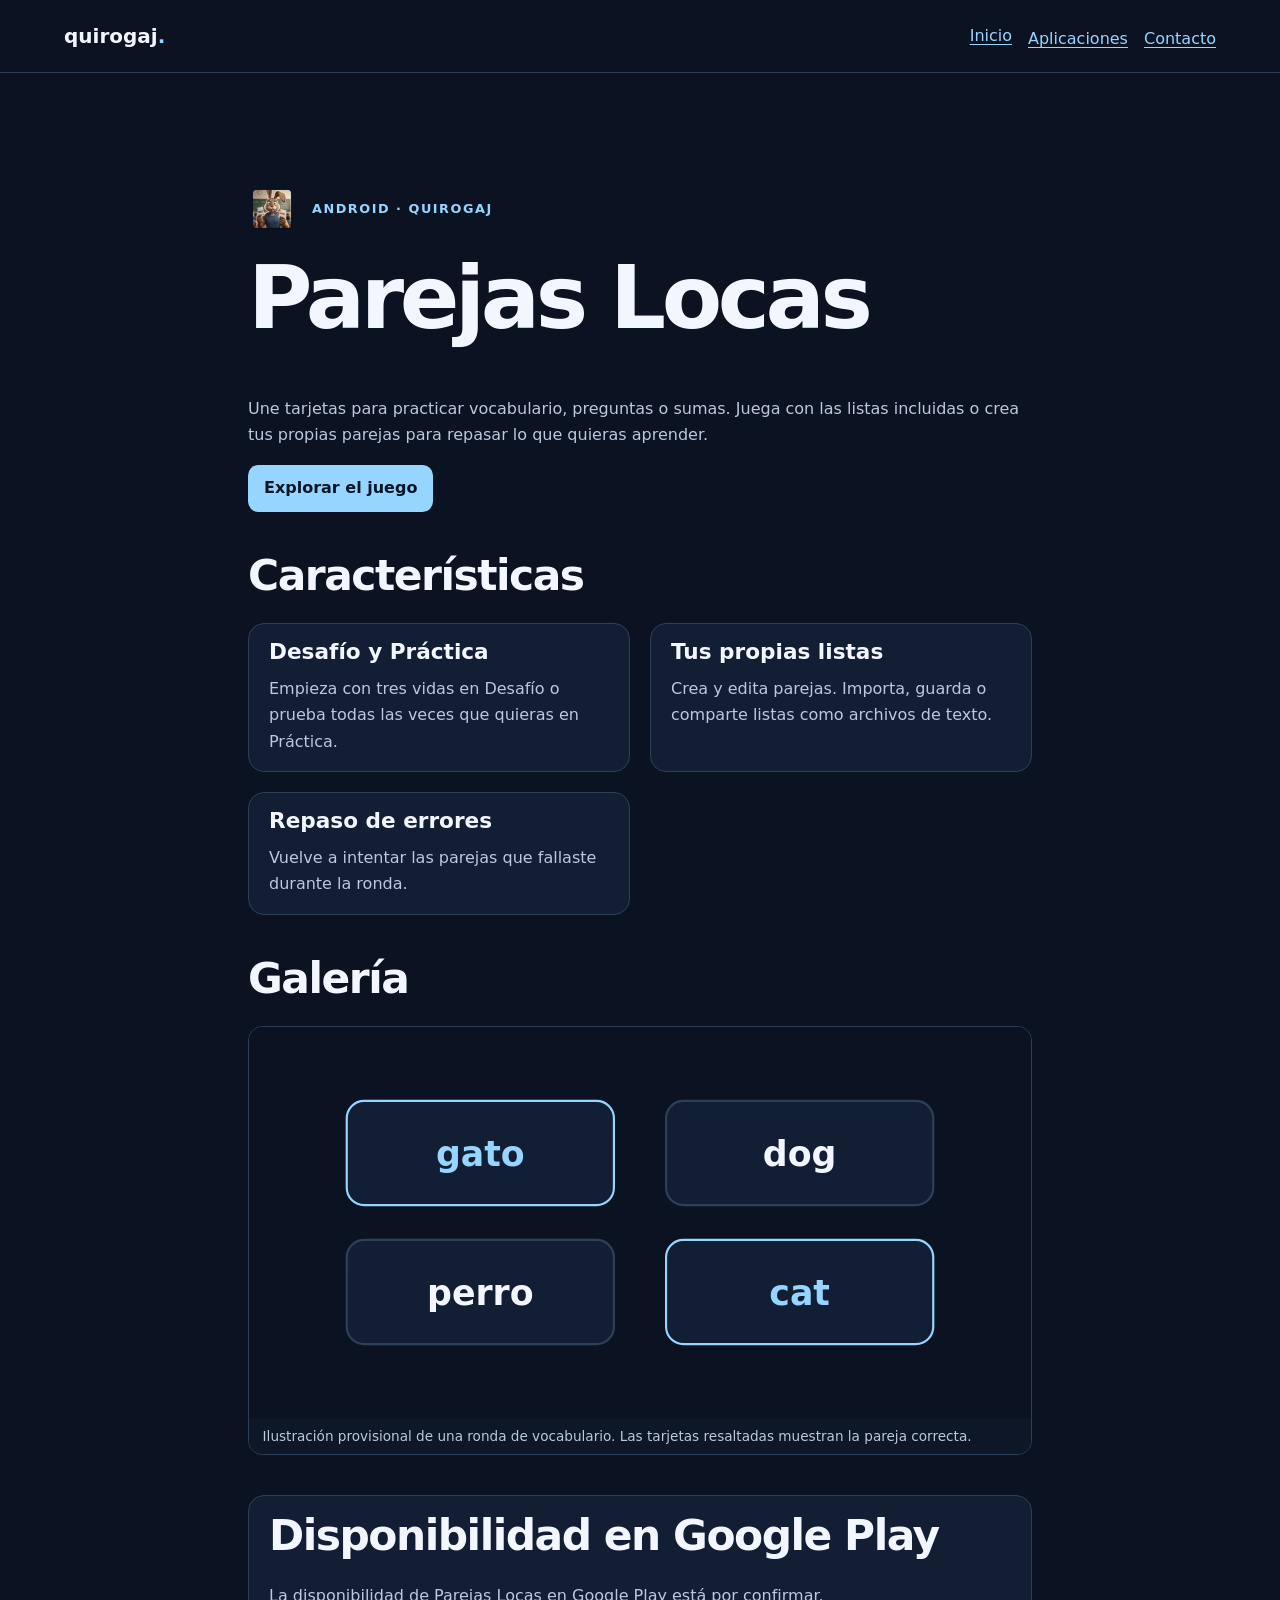
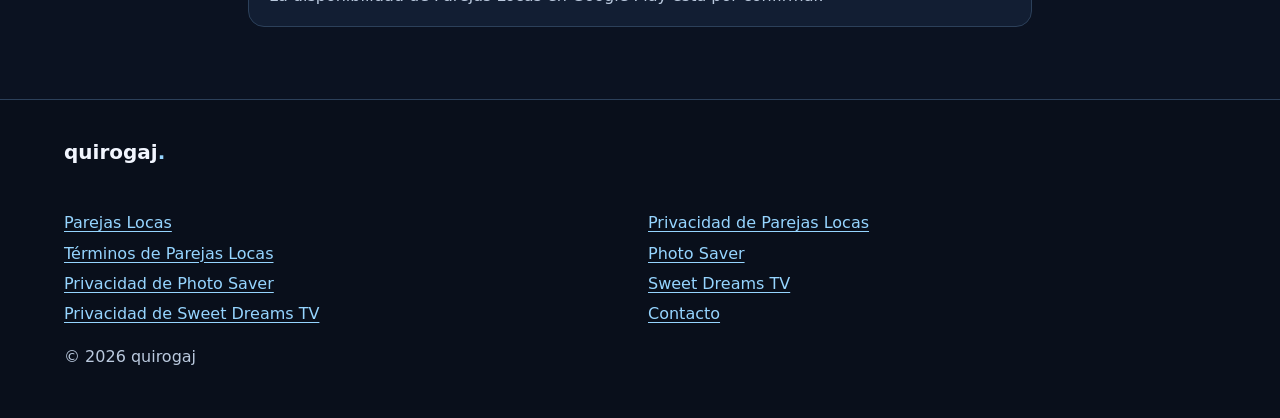
==== parejas-locas/index.html @ fd08a294 "Publicar sitio de aplicaciones" ====
<!doctype html>
<html lang="es">
<head>
  <meta charset="utf-8">
  <meta name="viewport" content="width=device-width, initial-scale=1">
  <title>Parejas Locas para Android · quirogaj</title>
  <meta name="description" content="Un juego de Android para unir tarjetas y practicar con tus propias listas.">
  <link rel="canonical" href="https://quirogajqa.github.io/parejas-locas/">
  <meta property="og:type" content="website">
  <meta property="og:site_name" content="quirogaj">
  <meta property="og:title" content="Parejas Locas para Android · quirogaj">
  <meta property="og:description" content="Un juego de Android para unir tarjetas y practicar con tus propias listas.">
  <meta property="og:url" content="https://quirogajqa.github.io/parejas-locas/">
  <link rel="icon" type="image/svg+xml" href="../assets/icons/favicon.svg">
  <link rel="stylesheet" href="../css/styles.css">
</head>
<body>
  <a class="skip" href="#contenido">Saltar al contenido</a>
  <header class="site-header">
    <div class="wrap bar">
      <a class="brand" href="../">quirogaj<span aria-hidden="true">.</span></a>
      <nav aria-label="Navegación principal">
        <ul>
          <li><a href="../">Inicio</a></li>
          <li><a href="../#aplicaciones">Aplicaciones</a></li>
          <li><a href="../#contacto">Contacto</a></li>
        </ul>
      </nav>
    </div>
  </header>
  <main id="contenido" tabindex="-1">
    <article class="wrap section detail">
      <section aria-labelledby="titulo">
        <div>
          <div class="card-title">
              <img class="app-icon" src="../assets/icons/parejas-locas.webp" width="48" height="48" alt="">
              <p class="tag">Android · quirogaj</p>
            </div>
          <h1 id="titulo">Parejas Locas</h1>
          <p class="intro">Une tarjetas para practicar vocabulario, preguntas o sumas. Juega con las listas incluidas o crea tus propias parejas para repasar lo que quieras aprender.</p>
          <a class="button" href="#caracteristicas">Explorar el juego</a>
        </div>
      </section>
      <section id="caracteristicas">
        <h2>Características</h2>
        <div class="grid">
          <article class="notice"><h3>Desafío y Práctica</h3><p>Empieza con tres vidas en Desafío o prueba todas las veces que quieras en Práctica.</p></article>
          <article class="notice"><h3>Tus propias listas</h3><p>Crea y edita parejas. Importa, guarda o comparte listas como archivos de texto.</p></article>
          <article class="notice"><h3>Repaso de errores</h3><p>Vuelve a intentar las parejas que fallaste durante la ronda.</p></article>
        </div>
      </section>
      <section>
        <h2>Galería</h2>
        <figure>
          <img src="../assets/images/parejas-locas-ronda.svg" width="720" height="360" loading="lazy" decoding="async" alt="Dos columnas de tarjetas. Gato y cat aparecen resaltadas como pareja.">
          <figcaption>Ilustración provisional de una ronda de vocabulario. Las tarjetas resaltadas muestran la pareja correcta.</figcaption>
        </figure>
      </section>
      <section class="notice">
        <h2>Disponibilidad en Google Play</h2>
        <p>La disponibilidad de Parejas Locas en Google Play está por confirmar.</p>
      </section>
    </article>
  </main>
  <footer class="site-footer">
    <div class="wrap">
      <p class="brand">quirogaj<span aria-hidden="true">.</span></p>
      <ul class="footer-links">
        <li><a href="./">Parejas Locas</a></li>
        <li><a href="./privacidad/">Privacidad de Parejas Locas</a></li>
        <li><a href="./terminos/">Términos de Parejas Locas</a></li>
        <li><a href="../photo-saver/">Photo Saver</a></li>
        <li><a href="../photo-saver/privacidad/">Privacidad de Photo Saver</a></li>
        <li><a href="../sweet-dreams-tv/">Sweet Dreams TV</a></li>
        <li><a href="../sweet-dreams-tv/privacidad/">Privacidad de Sweet Dreams TV</a></li>
        <li><a href="../#contacto">Contacto</a></li>
      </ul>
      <p>© <span data-year>2026</span> quirogaj</p>
    </div>
  </footer>
</body>
</html>
---- css/styles.css ----
:root {
  color-scheme: dark;
  --bg: #0b1221;
  --panel: #121e33;
  --border: #2c405a;
  --text: #f2f6ff;
  --muted: #bac9de;
  --accent: #96d5ff;
  font: 100%/1.65 system-ui, sans-serif;
}
*, *::before, *::after { box-sizing: border-box; }
body { margin: 0; background: var(--bg); color: var(--text); }
a { color: var(--accent); text-underline-offset: .2em; }
a:hover { color: white; }
:focus-visible { outline: 3px solid #ffdd8a; outline-offset: 5px; }
img { display: block; max-width: 100%; height: auto; }
h1, h2, h3 { line-height: 1.12; text-wrap: balance; margin: 0 0 .55em; }
h1 { font-size: clamp(2.55rem, 7vw, 5.5rem); letter-spacing: -.05em; }
h2 { font-size: clamp(1.65rem, 4vw, 2.65rem); letter-spacing: -.035em; }
h3 { font-size: 1.35rem; }
p { margin: 0 0 1em; color: var(--muted); }
li + li { margin-top: .4rem; }
.wrap { width: min(72rem, calc(100% - 2.5rem)); margin-inline: auto; }
.skip { position: absolute; inset: 1rem auto auto 1rem; z-index: 2; background: var(--bg); padding: .6rem; }
.skip:not(:focus) { clip-path: inset(50%); }
.site-header { border-bottom: 1px solid var(--border); }
.bar, nav ul, .actions, .card-title { display: flex; align-items: center; gap: 1rem; flex-wrap: wrap; }
.bar { justify-content: space-between; min-height: 4.5rem; padding-block: .65rem; }
nav ul { list-style: none; padding: 0; margin: 0; }
nav a, .brand { display: inline-block; padding-block: .3rem; }
.brand { color: var(--text); font-size: 1.25rem; font-weight: 800; text-decoration: none; }
.brand span { color: var(--accent); }
.hero { padding-block: clamp(3.5rem, 11vw, 8rem); background: radial-gradient(ellipse at 86% 0%, #173d68, transparent 68%); border-bottom: 1px solid var(--border); }
.hero h1 { max-width: 15ch; }
.hero p:not(.eyebrow) { max-width: 52ch; font-size: 1.15rem; }
.eyebrow, .tag { color: var(--accent); font-size: .8rem; font-weight: 750; letter-spacing: .12em; text-transform: uppercase; }
.button { display: inline-block; background: var(--accent); color: #081626; border-radius: .65rem; padding: .65rem 1rem; font-weight: 750; text-decoration: none; transition: background-color .18s ease; }
.button:hover { background: white; color: #081626; }
.section { padding-block: clamp(2.5rem, 6vw, 4.5rem); }
.grid { display: grid; grid-template-columns: repeat(2, minmax(0, 1fr)); gap: 1.25rem; }
.card, .notice { background: var(--panel); border: 1px solid var(--border); border-radius: 1rem; }
.card { overflow: hidden; display: flex; flex-direction: column; }
figure { margin: 0; }
figure img { width: 100%; }
figcaption { padding: .45rem .85rem; background: #0d1728; color: var(--muted); font-size: .85rem; }
.card-body { display: flex; flex-direction: column; flex: 1; padding: 1.25rem; }
.card-body .actions { margin-top: auto; }
.card-title { margin-bottom: 1rem; }
.card-title h3, .card-title p { margin: 0; }
.app-icon { width: 3rem; height: 3rem; border-radius: .75rem; flex: none; }
.contact { border-top: 1px solid var(--border); }
.site-footer { border-top: 1px solid var(--border); padding-block: 2rem; background: #090f1b; }
.footer-links { display: grid; gap: .25rem 1rem; grid-template-columns: repeat(2, minmax(0, 1fr)); padding: 0; list-style: none; }
.footer-links li { margin: 0; }
.detail, .prose { max-width: 49rem; }
.detail > section, .prose > section { margin-top: 2.5rem; }
.detail figure { overflow: hidden; border-radius: .9rem; border: 1px solid var(--border); }
.notice { padding: 1rem 1.25rem; }
.notice p:last-child { margin-bottom: 0; }
.prose h1 { font-size: clamp(2.3rem, 6vw, 4rem); }
.prose h2 { font-size: 1.35rem; }
@media (max-width: 40rem) {
  .grid, .footer-links { grid-template-columns: 1fr; }
  .bar { gap: .2rem 1rem; }
}
@media (prefers-reduced-motion: reduce) {
  *, *::before, *::after { transition: none !important; }
}
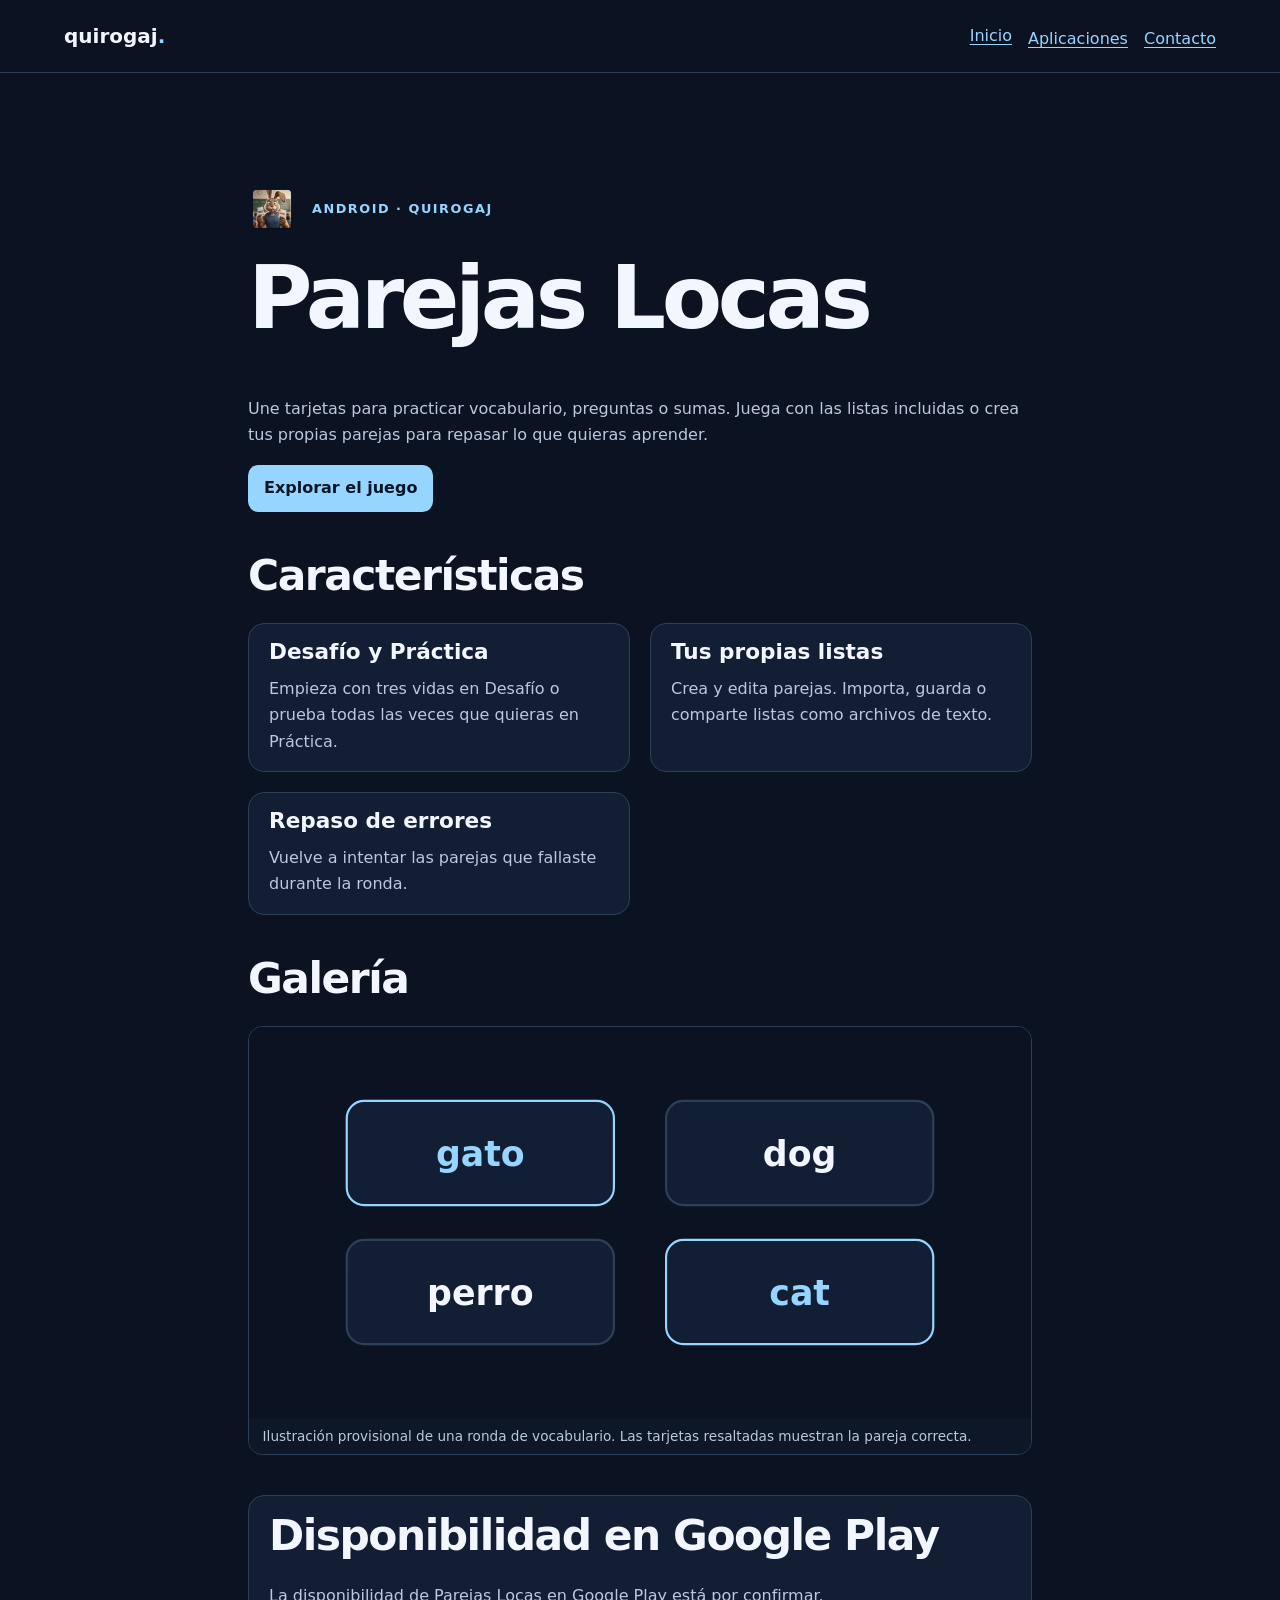
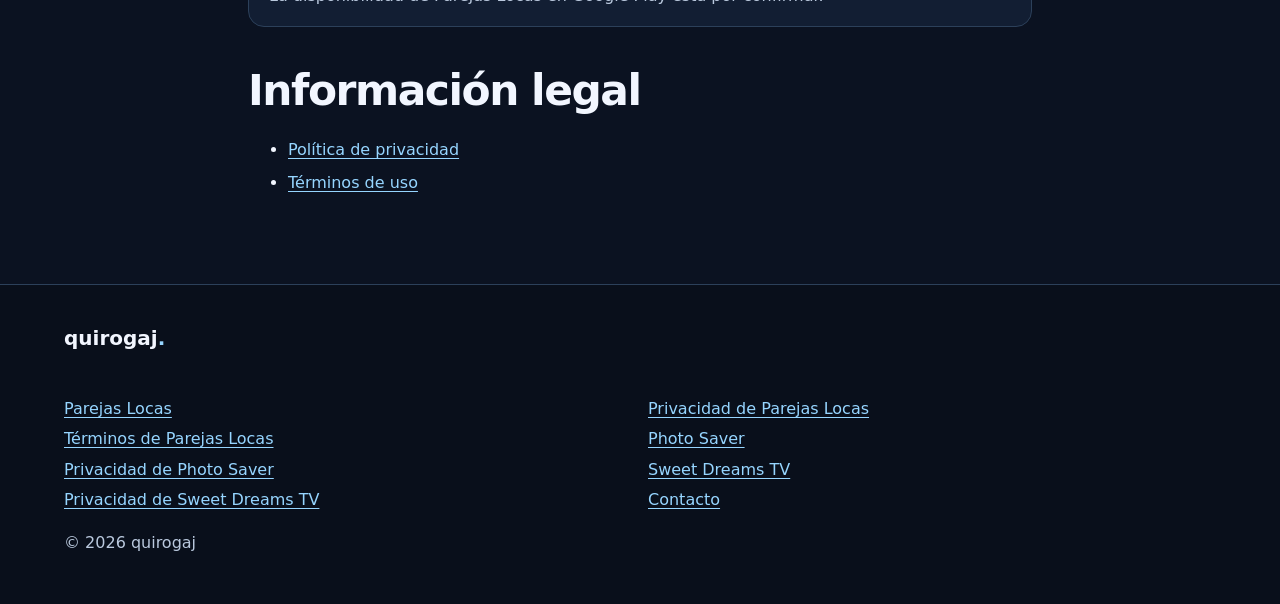
==== commit c7638177: "Mostrar información legal en la ficha de Parejas Locas" ====
--- a/parejas-locas/index.html
+++ b/parejas-locas/index.html
@@ -60,6 +60,13 @@
         <h2>Disponibilidad en Google Play</h2>
         <p>La disponibilidad de Parejas Locas en Google Play está por confirmar.</p>
       </section>
+      <section>
+        <h2>Información legal</h2>
+        <ul>
+          <li><a href="./privacidad/">Política de privacidad</a></li>
+          <li><a href="./terminos/">Términos de uso</a></li>
+        </ul>
+      </section>
     </article>
   </main>
   <footer class="site-footer">
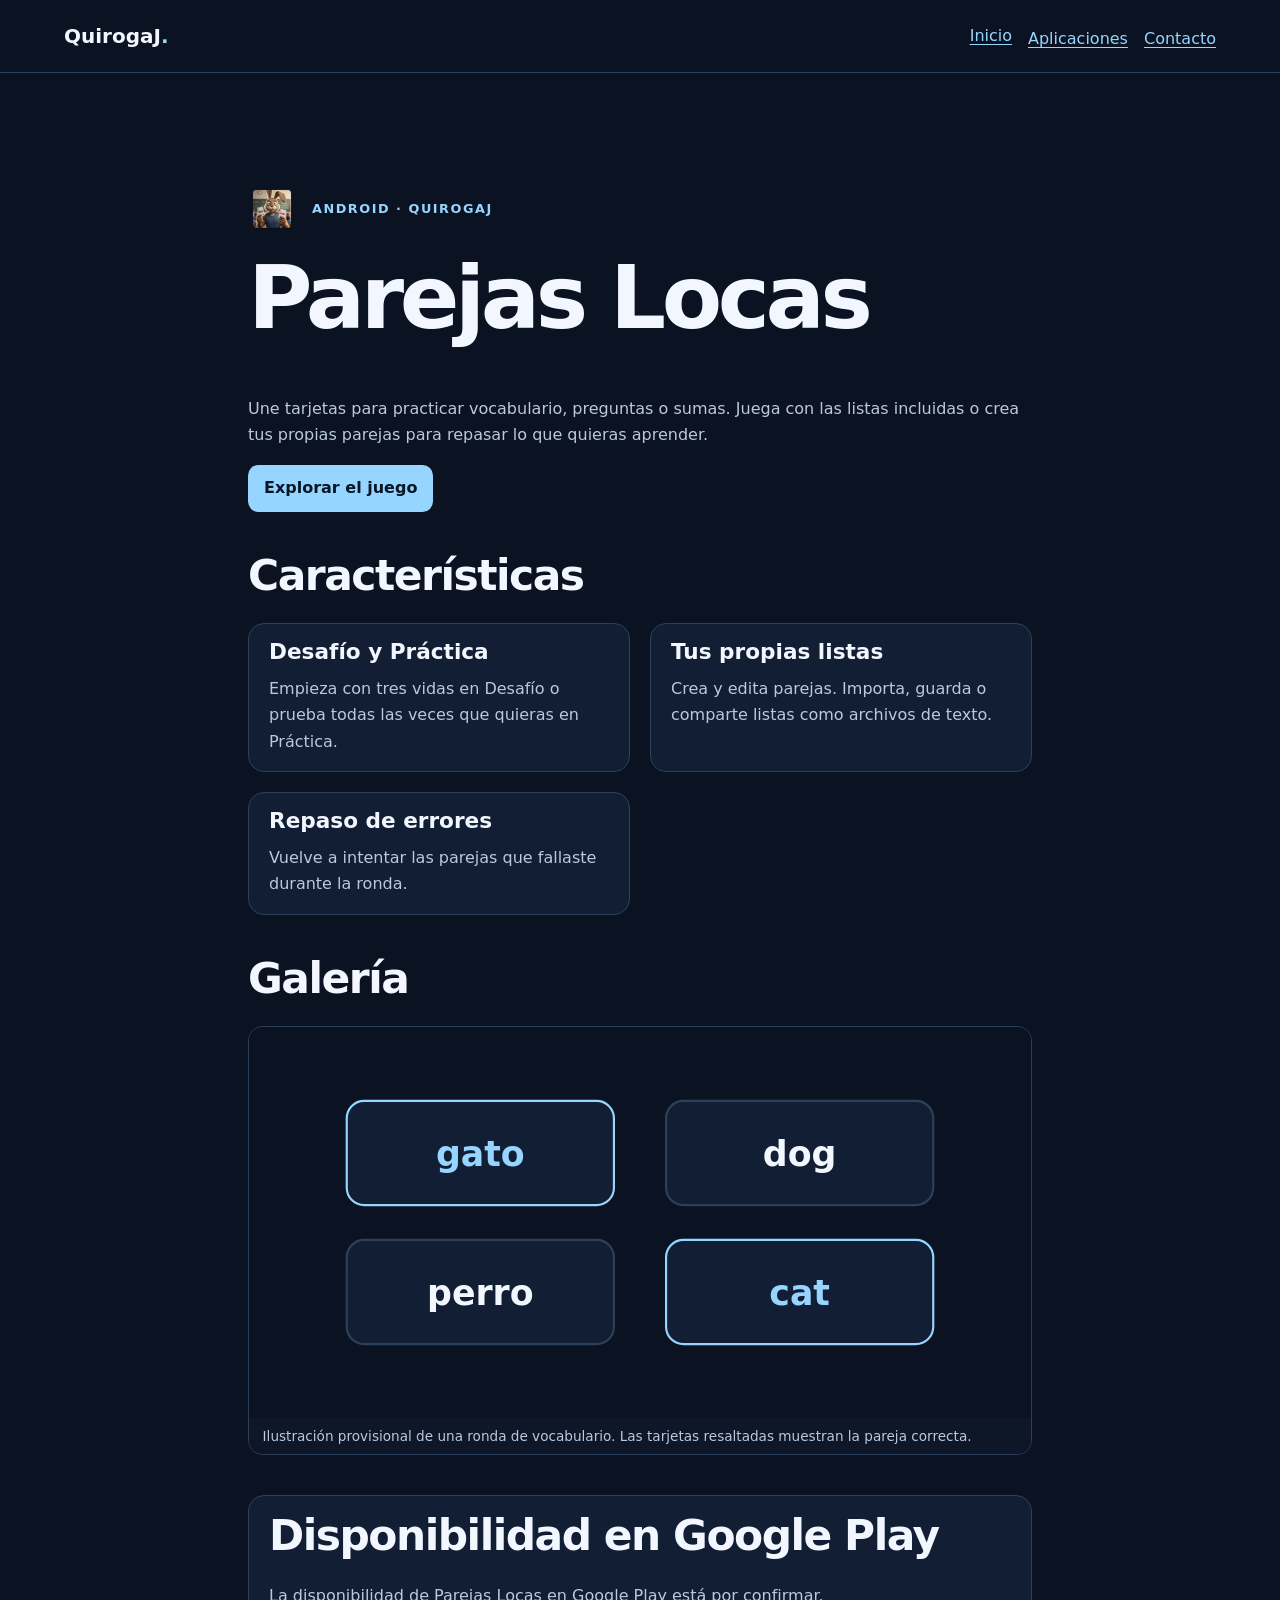
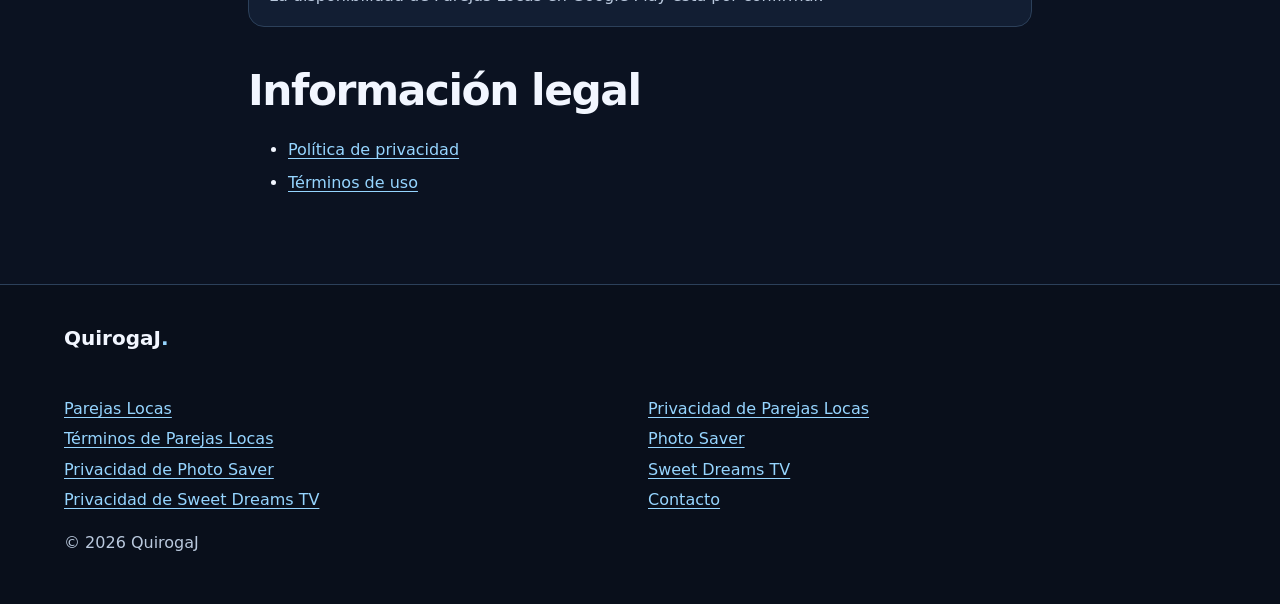
==== commit e5905e2f: "Mostrar QuirogaJ como nombre del desarrollador" ====
--- a/parejas-locas/index.html
+++ b/parejas-locas/index.html
@@ -3,12 +3,12 @@
 <head>
   <meta charset="utf-8">
   <meta name="viewport" content="width=device-width, initial-scale=1">
-  <title>Parejas Locas para Android · quirogaj</title>
+  <title>Parejas Locas para Android · QuirogaJ</title>
   <meta name="description" content="Un juego de Android para unir tarjetas y practicar con tus propias listas.">
   <link rel="canonical" href="https://quirogajqa.github.io/parejas-locas/">
   <meta property="og:type" content="website">
-  <meta property="og:site_name" content="quirogaj">
-  <meta property="og:title" content="Parejas Locas para Android · quirogaj">
+  <meta property="og:site_name" content="QuirogaJ">
+  <meta property="og:title" content="Parejas Locas para Android · QuirogaJ">
   <meta property="og:description" content="Un juego de Android para unir tarjetas y practicar con tus propias listas.">
   <meta property="og:url" content="https://quirogajqa.github.io/parejas-locas/">
   <link rel="icon" type="image/svg+xml" href="../assets/icons/favicon.svg">
@@ -18,7 +18,7 @@
   <a class="skip" href="#contenido">Saltar al contenido</a>
   <header class="site-header">
     <div class="wrap bar">
-      <a class="brand" href="../">quirogaj<span aria-hidden="true">.</span></a>
+      <a class="brand" href="../">QuirogaJ<span aria-hidden="true">.</span></a>
       <nav aria-label="Navegación principal">
         <ul>
           <li><a href="../">Inicio</a></li>
@@ -34,7 +34,7 @@
         <div>
           <div class="card-title">
               <img class="app-icon" src="../assets/icons/parejas-locas.webp" width="48" height="48" alt="">
-              <p class="tag">Android · quirogaj</p>
+              <p class="tag">Android · QuirogaJ</p>
             </div>
           <h1 id="titulo">Parejas Locas</h1>
           <p class="intro">Une tarjetas para practicar vocabulario, preguntas o sumas. Juega con las listas incluidas o crea tus propias parejas para repasar lo que quieras aprender.</p>
@@ -71,7 +71,7 @@
   </main>
   <footer class="site-footer">
     <div class="wrap">
-      <p class="brand">quirogaj<span aria-hidden="true">.</span></p>
+      <p class="brand">QuirogaJ<span aria-hidden="true">.</span></p>
       <ul class="footer-links">
         <li><a href="./">Parejas Locas</a></li>
         <li><a href="./privacidad/">Privacidad de Parejas Locas</a></li>
@@ -82,7 +82,7 @@
         <li><a href="../sweet-dreams-tv/privacidad/">Privacidad de Sweet Dreams TV</a></li>
         <li><a href="../#contacto">Contacto</a></li>
       </ul>
-      <p>© <span data-year>2026</span> quirogaj</p>
+      <p>© <span data-year>2026</span> QuirogaJ</p>
     </div>
   </footer>
 </body>
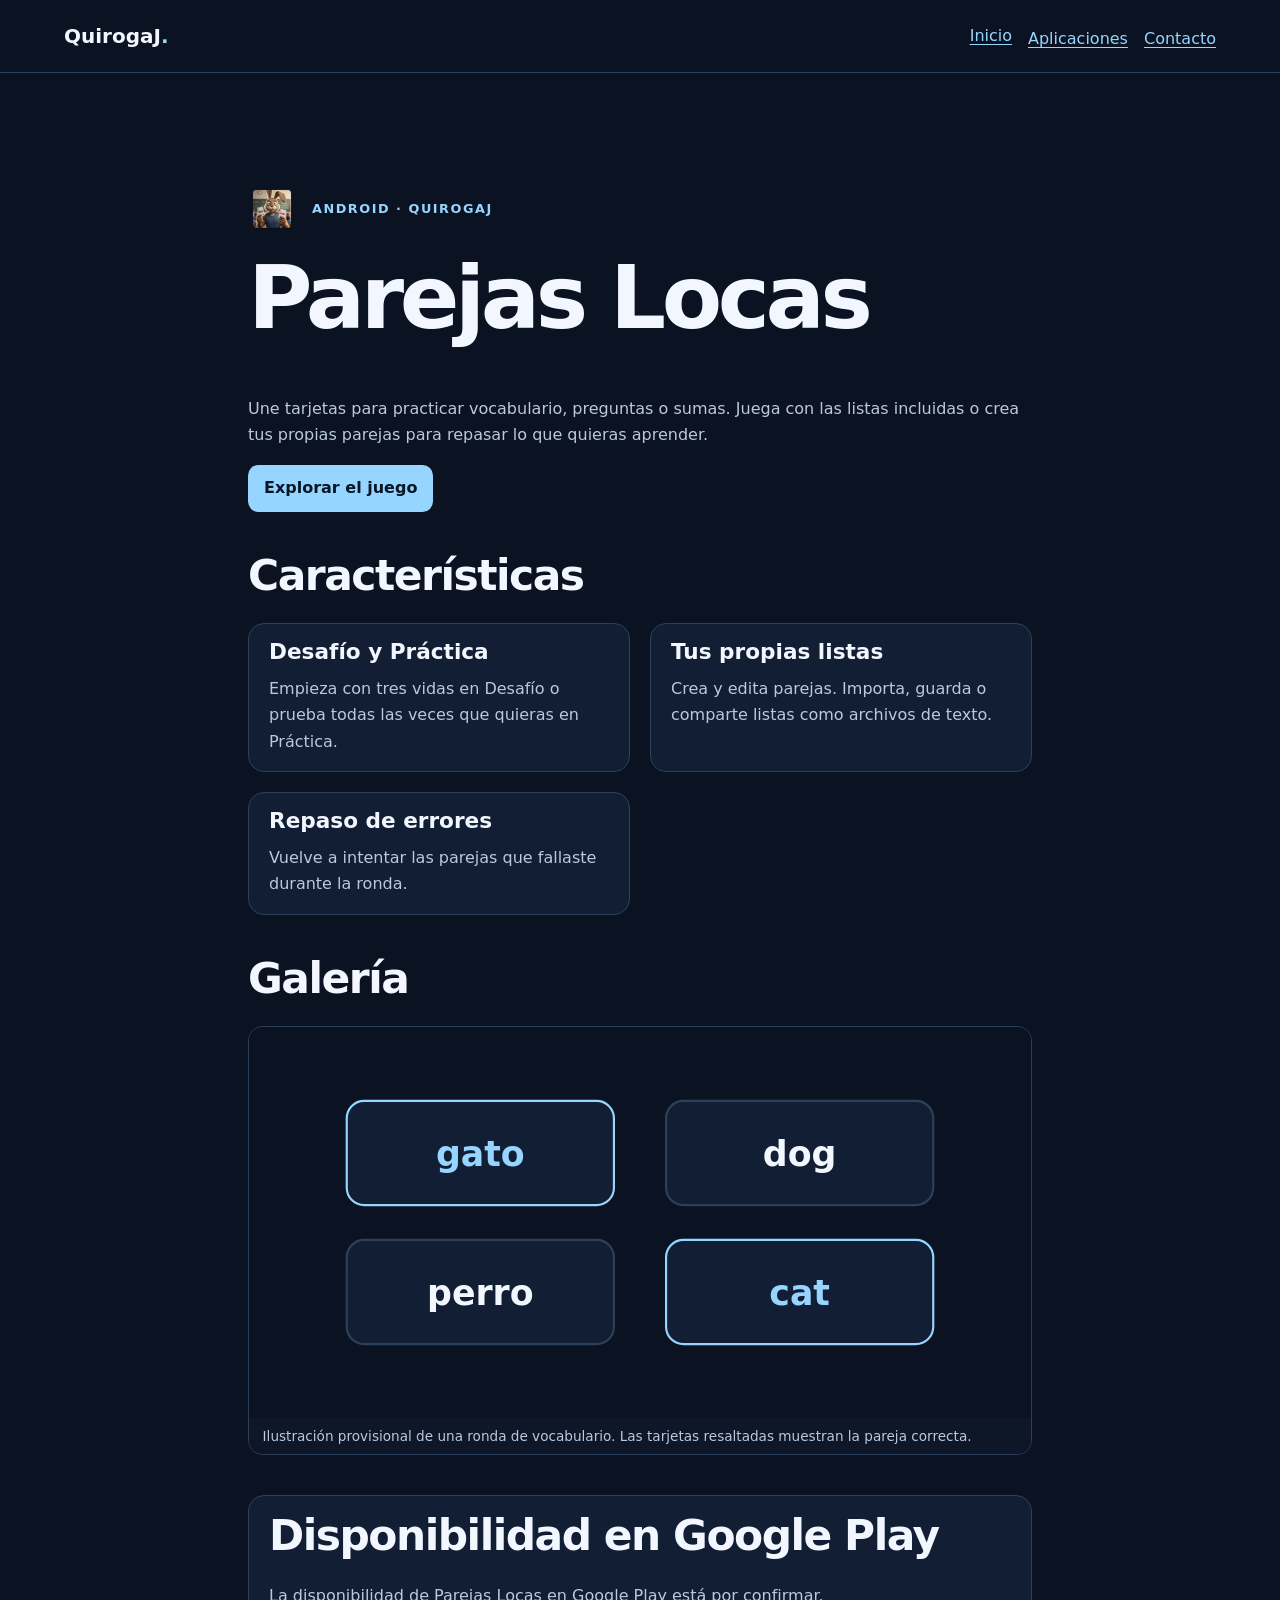
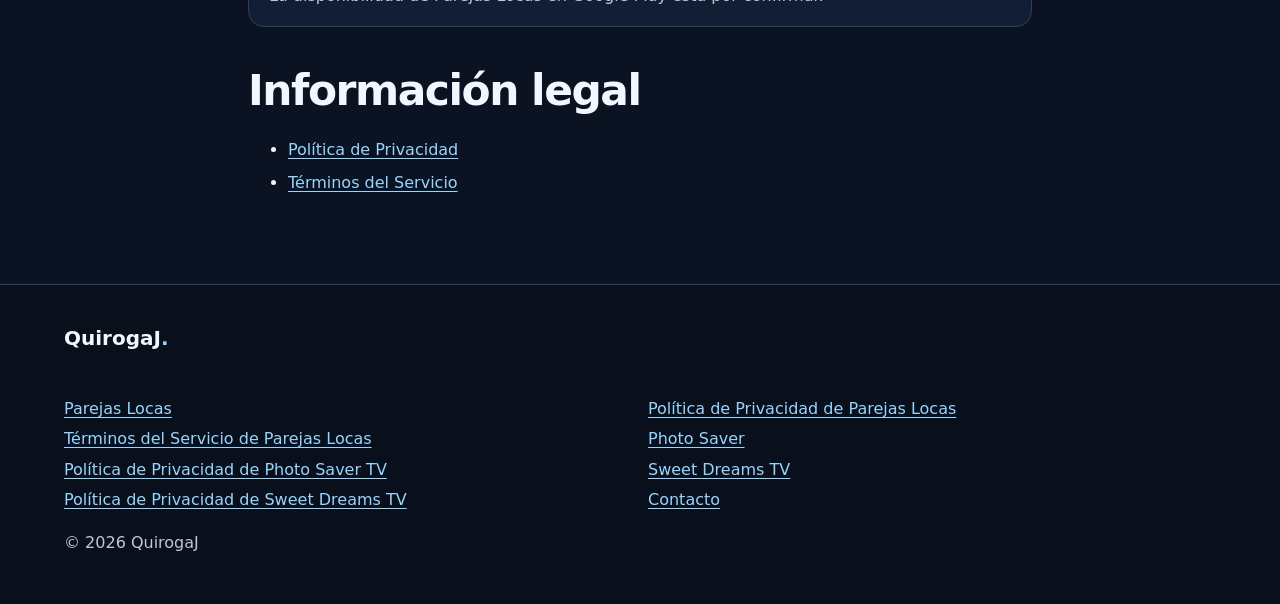
==== commit dc7927fc: "Unificar los nombres de las páginas legales" ====
--- a/parejas-locas/index.html
+++ b/parejas-locas/index.html
@@ -63,8 +63,8 @@
       <section>
         <h2>Información legal</h2>
         <ul>
-          <li><a href="./privacidad/">Política de privacidad</a></li>
-          <li><a href="./terminos/">Términos de uso</a></li>
+          <li><a href="./privacidad/">Política de Privacidad</a></li>
+          <li><a href="./terminos/">Términos del Servicio</a></li>
         </ul>
       </section>
     </article>
@@ -74,12 +74,12 @@
       <p class="brand">QuirogaJ<span aria-hidden="true">.</span></p>
       <ul class="footer-links">
         <li><a href="./">Parejas Locas</a></li>
-        <li><a href="./privacidad/">Privacidad de Parejas Locas</a></li>
-        <li><a href="./terminos/">Términos de Parejas Locas</a></li>
+        <li><a href="./privacidad/">Política de Privacidad de Parejas Locas</a></li>
+        <li><a href="./terminos/">Términos del Servicio de Parejas Locas</a></li>
         <li><a href="../photo-saver/">Photo Saver</a></li>
-        <li><a href="../photo-saver/privacidad/">Privacidad de Photo Saver</a></li>
+        <li><a href="../photo-saver/privacidad/">Política de Privacidad de Photo Saver TV</a></li>
         <li><a href="../sweet-dreams-tv/">Sweet Dreams TV</a></li>
-        <li><a href="../sweet-dreams-tv/privacidad/">Privacidad de Sweet Dreams TV</a></li>
+        <li><a href="../sweet-dreams-tv/privacidad/">Política de Privacidad de Sweet Dreams TV</a></li>
         <li><a href="../#contacto">Contacto</a></li>
       </ul>
       <p>© <span data-year>2026</span> QuirogaJ</p>
